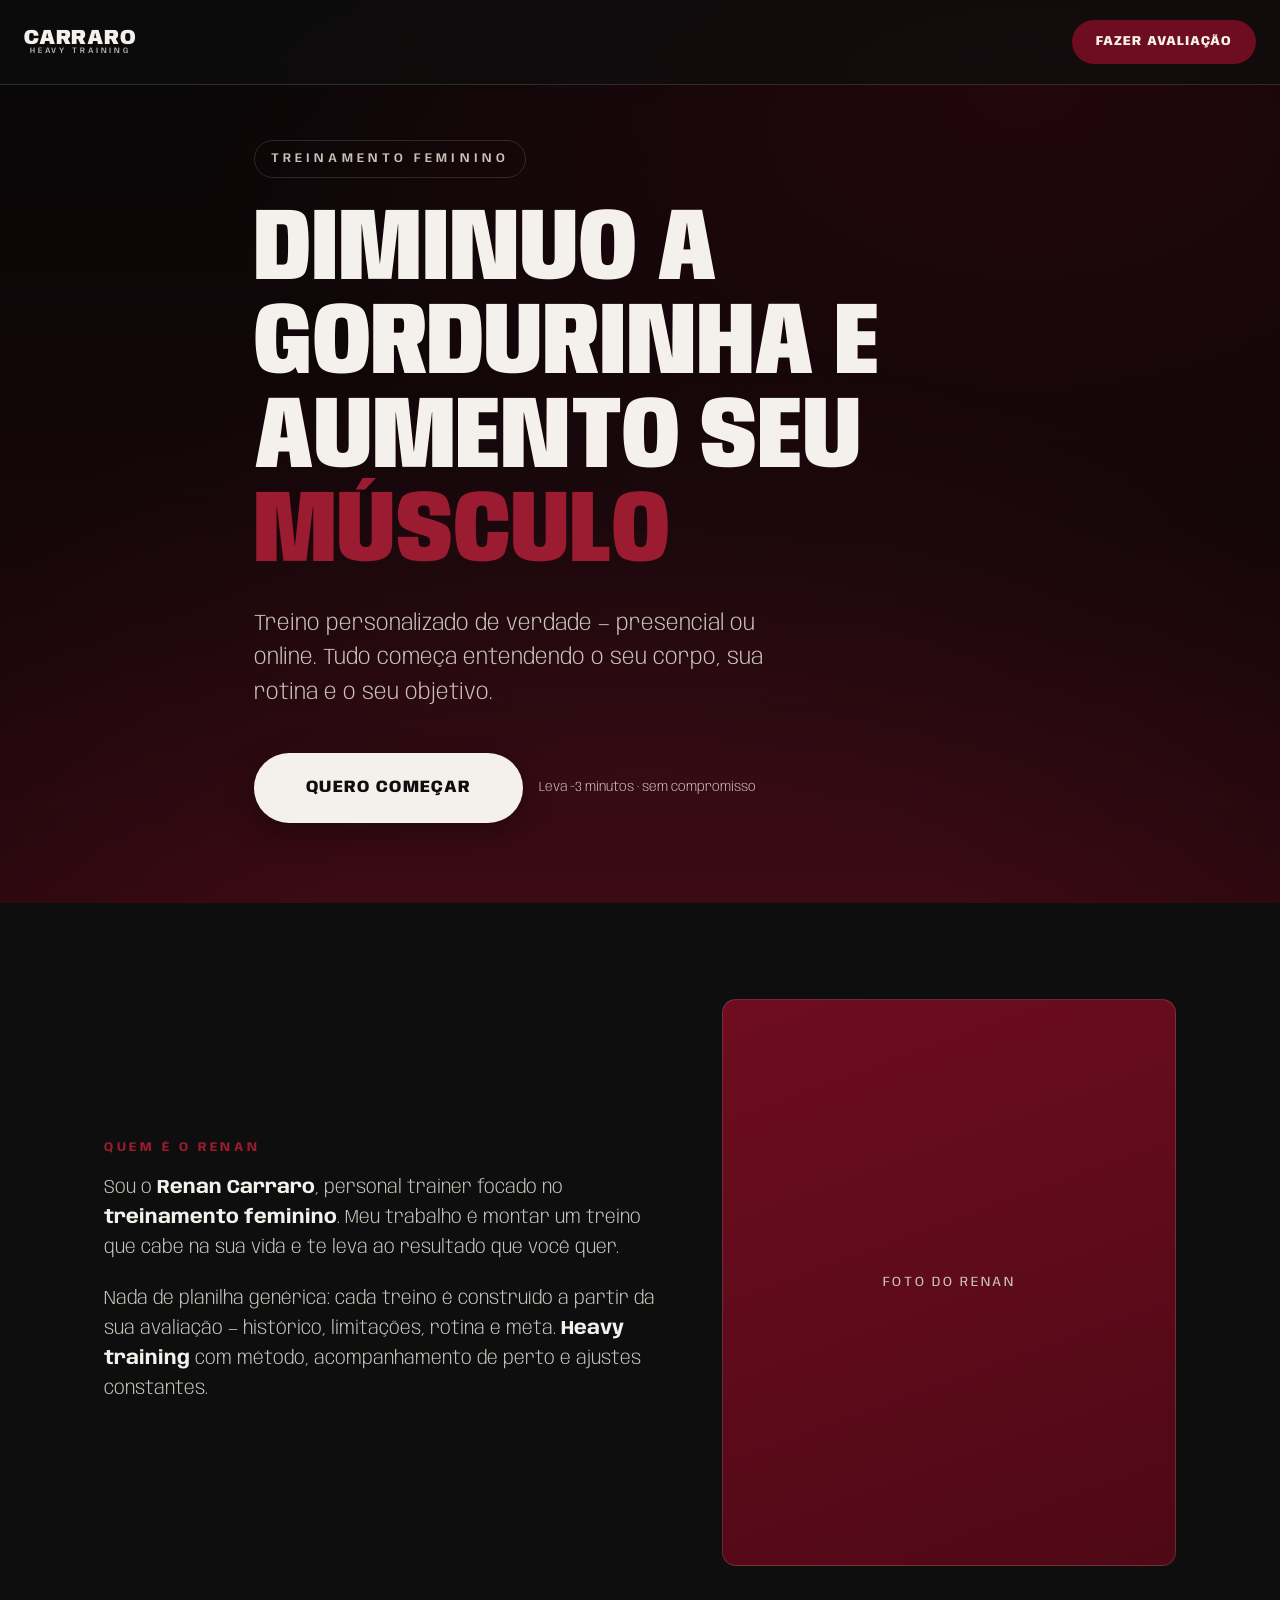
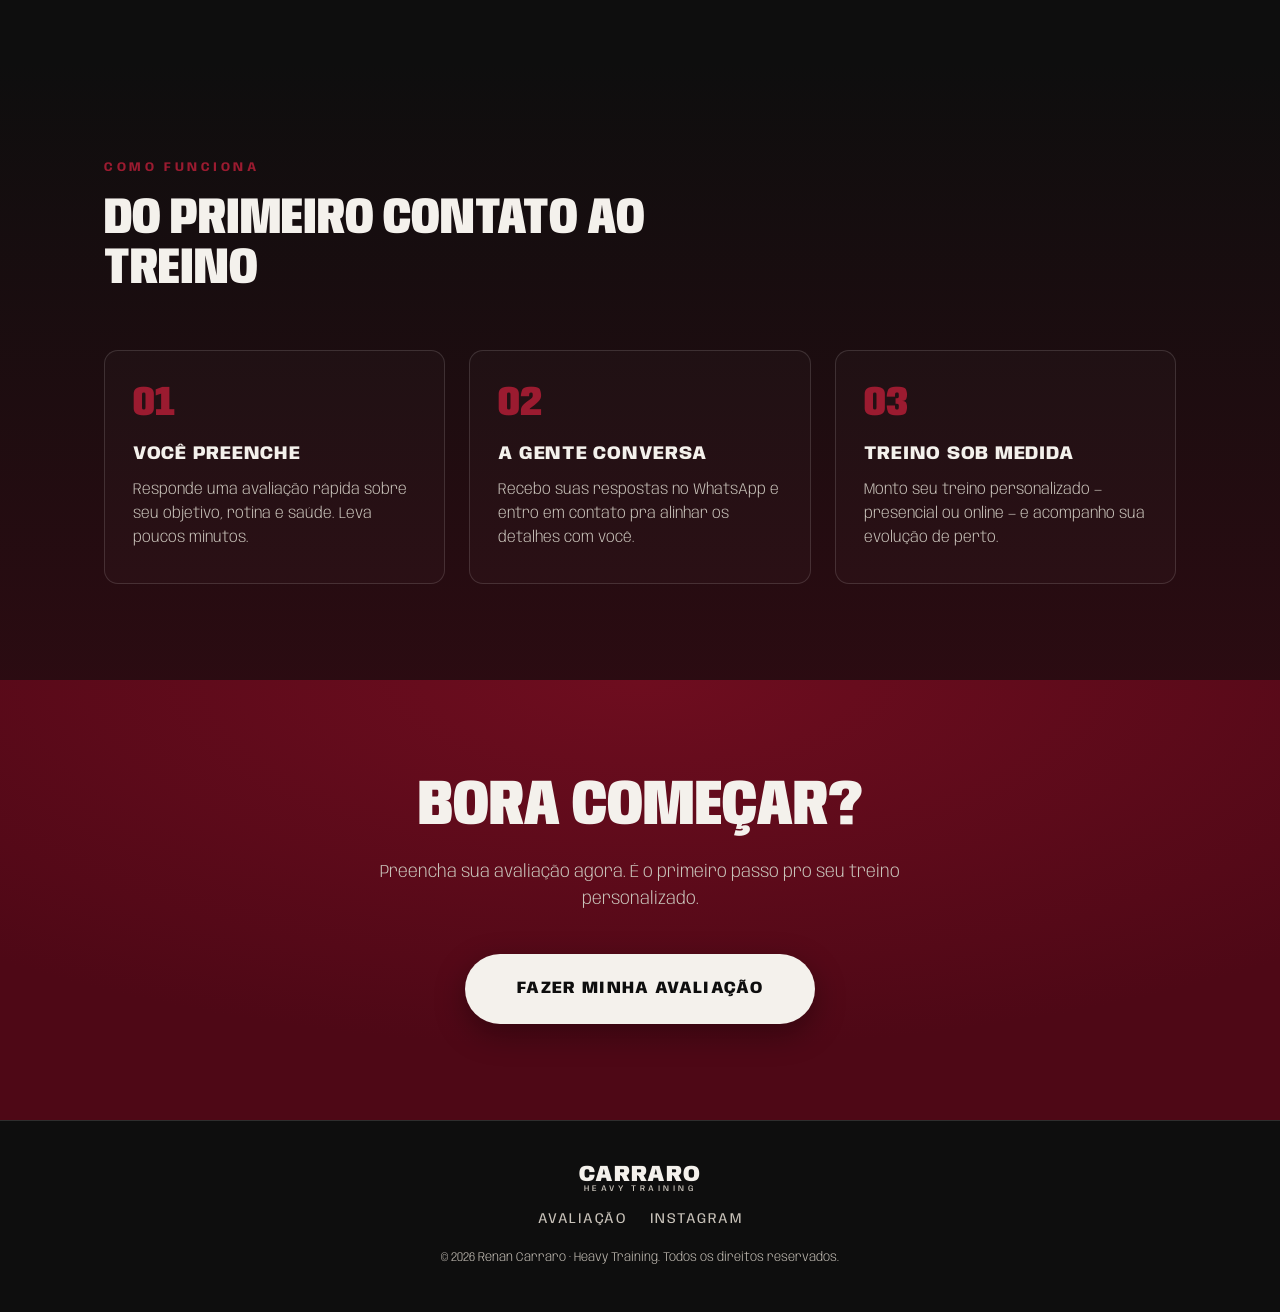
==== index.html @ 27042b42 "Organize file structure for Github pages" ====
<!DOCTYPE html>
<html lang="pt-BR">
<head>
  <meta charset="UTF-8" />
  <meta name="viewport" content="width=device-width, initial-scale=1.0" />
  <title>Carraro Heavy Training — Treinamento feminino com Renan Carraro</title>
  <meta name="description" content="Treinamento feminino personalizado com Renan Carraro. Presencial e online. Preencha sua avaliação e comece seu treino sob medida." />

  <!-- Open Graph -->
  <meta property="og:title" content="Carraro Heavy Training — Treinamento feminino" />
  <meta property="og:description" content="Diminuo a gordurinha e aumento seu músculo. Treino personalizado, presencial e online." />
  <meta property="og:type" content="website" />
  <meta property="og:locale" content="pt_BR" />

  <link rel="icon" type="image/png" href="assets/img/logo-carraro-black.png" />
  <link rel="preconnect" href="https://wa.me" />
  <link rel="stylesheet" href="assets/css/styles.css" />
</head>
<body>

  <!-- NAV -->
  <header class="nav">
    <a href="index.html" class="logo" aria-label="Carraro Heavy Training">
      <span class="logo__name">Carraro</span>
      <span class="logo__tag">Heavy Training</span>
    </a>
    <a href="avaliacao.html" class="btn btn--wine nav__cta">Fazer avaliação</a>
  </header>

  <!-- HERO -->
  <section class="hero">
    <div class="container hero__inner">
      <span class="hero__eyebrow">Treinamento feminino</span>
      <h1 class="hero__title">Diminuo a<br>gordurinha e<br>aumento seu <em>músculo</em></h1>
      <p class="hero__sub">
        Treino personalizado de verdade — presencial ou online. Tudo começa entendendo
        o seu corpo, sua rotina e o seu objetivo.
      </p>
      <div class="hero__cta-row">
        <a href="avaliacao.html" class="btn btn--primary btn--lg">Quero começar</a>
        <span class="hero__note">Leva ~3 minutos · sem compromisso</span>
      </div>
    </div>
  </section>

  <!-- ABOUT -->
  <section class="section about" id="sobre">
    <div class="container about__grid">
      <div class="reveal">
        <p class="head__kicker">Quem é o Renan</p>
        <p class="about__lead">
          Sou o <strong>Renan Carraro</strong>, personal trainer focado no
          <strong>treinamento feminino</strong>. Meu trabalho é montar um treino
          que cabe na sua vida e te leva ao resultado que você quer.
        </p>
        <p class="about__lead">
          Nada de planilha genérica: cada treino é construído a partir da sua
          avaliação — histórico, limitações, rotina e meta. <strong>Heavy training</strong>
          com método, acompanhamento de perto e ajustes constantes.
        </p>
      </div>
      <div class="about__photo reveal">
        <!-- Substituir pela foto JPEG do Renan: assets/img/renan.jpg -->
        <span class="about__photo-fallback">Foto do Renan</span>
      </div>
    </div>
  </section>

  <!-- HOW IT WORKS -->
  <section class="section steps">
    <div class="container">
      <div class="head reveal">
        <p class="head__kicker">Como funciona</p>
        <h2 class="head__title">Do primeiro contato ao treino</h2>
      </div>
      <div class="steps__grid">
        <div class="step reveal">
          <div class="step__num">01</div>
          <h3 class="step__title">Você preenche</h3>
          <p class="step__txt">Responde uma avaliação rápida sobre seu objetivo, rotina e saúde. Leva poucos minutos.</p>
        </div>
        <div class="step reveal">
          <div class="step__num">02</div>
          <h3 class="step__title">A gente conversa</h3>
          <p class="step__txt">Recebo suas respostas no WhatsApp e entro em contato pra alinhar os detalhes com você.</p>
        </div>
        <div class="step reveal">
          <div class="step__num">03</div>
          <h3 class="step__title">Treino sob medida</h3>
          <p class="step__txt">Monto seu treino personalizado — presencial ou online — e acompanho sua evolução de perto.</p>
        </div>
      </div>
    </div>
  </section>

  <!-- FINAL CTA -->
  <section class="section cta-final" id="comecar">
    <div class="container">
      <h2 class="cta-final__title reveal">Bora começar?</h2>
      <p class="cta-final__sub reveal">
        Preencha sua avaliação agora. É o primeiro passo pro seu treino personalizado.
      </p>
      <a href="avaliacao.html" class="btn btn--primary btn--lg reveal">Fazer minha avaliação</a>
    </div>
  </section>

  <!-- FOOTER -->
  <footer class="footer">
    <div class="container">
      <div class="logo">
        <span class="logo__name">Carraro</span>
        <span class="logo__tag">Heavy Training</span>
      </div>
      <div class="footer__links">
        <a href="avaliacao.html">Avaliação</a>
        <a href="https://www.instagram.com/renancarrarotreinador/" target="_blank" rel="noopener">Instagram</a>
      </div>
      <p class="footer__copy">© <span id="year"></span> Renan Carraro · Heavy Training. Todos os direitos reservados.</p>
    </div>
  </footer>

  <script src="assets/js/main.js"></script>
</body>
</html>
---- assets/css/styles.css ----
/* ============================================================
   CARRARO — Heavy Training
   Base styles, design tokens, landing page
   ============================================================ */

/* ---------- Fonts ---------- */
@font-face {
  font-family: "Anybody";
  src: url("../fonts/Anybody-Light.ttf") format("truetype");
  font-weight: 300; font-style: normal; font-display: swap;
}
@font-face {
  font-family: "Anybody";
  src: url("../fonts/Anybody-Regular.ttf") format("truetype");
  font-weight: 400; font-style: normal; font-display: swap;
}
@font-face {
  font-family: "Anybody";
  src: url("../fonts/Anybody-Medium.ttf") format("truetype");
  font-weight: 500; font-style: normal; font-display: swap;
}
@font-face {
  font-family: "Anybody";
  src: url("../fonts/Anybody-SemiBold.ttf") format("truetype");
  font-weight: 600; font-style: normal; font-display: swap;
}
@font-face {
  font-family: "Anybody";
  src: url("../fonts/Anybody-Bold.ttf") format("truetype");
  font-weight: 700; font-style: normal; font-display: swap;
}
@font-face {
  font-family: "Anybody";
  src: url("../fonts/Anybody-ExtraBold.ttf") format("truetype");
  font-weight: 800; font-style: normal; font-display: swap;
}
@font-face {
  font-family: "Anybody";
  src: url("../fonts/Anybody-Black.ttf") format("truetype");
  font-weight: 900; font-style: normal; font-display: swap;
}
@font-face {
  font-family: "Anybody Condensed";
  src: url("../fonts/AnybodyCondensed-Black.ttf") format("truetype");
  font-weight: 900; font-style: normal; font-display: swap;
}

/* ---------- Design tokens ---------- */
:root {
  --wine:        #6E0D1F;   /* primary brand bordô */
  --wine-deep:   #4E0816;   /* darker shade for gradients */
  --wine-bright: #9B1B30;   /* hover / accent */
  --ink:         #0E0E0E;   /* near-black */
  --cream:       #F4F1EC;   /* off-white */
  --cream-dim:   #C9C3BA;   /* muted text on dark */
  --line:        rgba(244,241,236,0.14);

  --font: "Anybody", system-ui, -apple-system, sans-serif;
  --font-display: "Anybody Condensed", "Anybody", sans-serif;

  --maxw: 1120px;
  --radius: 14px;
}

/* ---------- Reset ---------- */
*, *::before, *::after { box-sizing: border-box; margin: 0; padding: 0; }
html { scroll-behavior: smooth; -webkit-text-size-adjust: 100%; }
body {
  font-family: var(--font);
  background: var(--ink);
  color: var(--cream);
  line-height: 1.55;
  -webkit-font-smoothing: antialiased;
  text-rendering: optimizeLegibility;
}
img { max-width: 100%; display: block; }
a { color: inherit; text-decoration: none; }
button { font-family: inherit; cursor: pointer; border: none; background: none; }

/* ---------- Layout helpers ---------- */
.container { width: 100%; max-width: var(--maxw); margin: 0 auto; padding: 0 24px; }
.section { padding: 96px 0; }
@media (max-width: 640px) { .section { padding: 64px 0; } }

/* ---------- Logo (text-based wordmark) ---------- */
.logo { display: inline-flex; flex-direction: column; line-height: 0.9; }
.logo__name {
  font-weight: 900;
  letter-spacing: 0.04em;
  text-transform: uppercase;
}
.logo__tag {
  font-weight: 500;
  text-transform: uppercase;
  letter-spacing: 0.42em;
  color: var(--cream-dim);
  align-self: stretch;
  text-align: center;
}

/* ---------- Buttons ---------- */
.btn {
  display: inline-flex; align-items: center; justify-content: center; gap: 10px;
  font-weight: 800; text-transform: uppercase; letter-spacing: 0.08em;
  font-size: 0.95rem;
  padding: 18px 38px;
  border-radius: 999px;
  transition: transform .15s ease, background-color .2s ease, color .2s ease, box-shadow .2s ease;
}
.btn--primary {
  background: var(--cream); color: var(--ink);
  box-shadow: 0 10px 30px rgba(0,0,0,0.35);
}
.btn--primary:hover { transform: translateY(-2px); background: #fff; }
.btn--wine { background: var(--wine); color: var(--cream); }
.btn--wine:hover { transform: translateY(-2px); background: var(--wine-bright); }
.btn--lg { padding: 22px 52px; font-size: 1.05rem; }

/* ---------- Header / nav ---------- */
.nav {
  position: fixed; inset: 0 0 auto 0; z-index: 50;
  display: flex; align-items: center; justify-content: space-between;
  padding: 20px 24px;
  background: rgba(14,14,14,0.65);
  backdrop-filter: blur(10px);
  border-bottom: 1px solid var(--line);
}
.nav .logo__name { font-size: 1.3rem; }
.nav .logo__tag { font-size: 0.5rem; letter-spacing: 0.36em; }
.nav__cta { font-size: 0.82rem; padding: 12px 24px; }

/* ---------- Hero ---------- */
.hero {
  position: relative; min-height: 100svh;
  display: flex; align-items: center;
  padding: 140px 0 80px;
  background:
    radial-gradient(120% 90% at 80% 10%, rgba(110,13,31,0.55), transparent 55%),
    linear-gradient(180deg, var(--ink) 0%, var(--wine-deep) 140%);
  overflow: hidden;
}
.hero::after {
  /* subtle vignette */
  content: ""; position: absolute; inset: 0;
  background: radial-gradient(80% 80% at 50% 120%, transparent 40%, rgba(0,0,0,0.5));
  pointer-events: none;
}
.hero__inner { position: relative; z-index: 2; max-width: 820px; }
.hero__eyebrow {
  display: inline-block;
  font-weight: 600; text-transform: uppercase; letter-spacing: 0.32em;
  font-size: 0.8rem; color: var(--cream-dim);
  margin-bottom: 26px;
  padding: 8px 16px; border: 1px solid var(--line); border-radius: 999px;
}
.hero__title {
  font-family: var(--font-display);
  font-weight: 900; text-transform: uppercase;
  font-size: clamp(2.8rem, 9vw, 6.4rem);
  line-height: 0.92; letter-spacing: 0.01em;
  margin-bottom: 26px;
}
.hero__title em { color: var(--wine-bright); font-style: normal; }
.hero__sub {
  font-size: clamp(1.05rem, 2.4vw, 1.4rem);
  font-weight: 300; color: var(--cream-dim);
  max-width: 560px; margin-bottom: 42px;
}
.hero__cta-row { display: flex; flex-wrap: wrap; gap: 16px; align-items: center; }
.hero__note { font-size: 0.85rem; color: var(--cream-dim); font-weight: 300; }

/* ---------- Generic section heading ---------- */
.head { max-width: 640px; margin-bottom: 56px; }
.head__kicker {
  font-weight: 700; text-transform: uppercase; letter-spacing: 0.28em;
  font-size: 0.8rem; color: var(--wine-bright); margin-bottom: 16px;
}
.head__title {
  font-family: var(--font-display);
  font-weight: 900; text-transform: uppercase;
  font-size: clamp(2rem, 5vw, 3.2rem); line-height: 0.98;
}

/* ---------- About ---------- */
.about { background: var(--ink); }
.about__grid { display: grid; grid-template-columns: 1.1fr 0.9fr; gap: 64px; align-items: center; }
.about__lead { font-size: 1.2rem; font-weight: 300; color: var(--cream-dim); margin-bottom: 22px; }
.about__lead strong { color: var(--cream); font-weight: 700; }
.about__photo {
  aspect-ratio: 4/5; border-radius: var(--radius); overflow: hidden;
  background: linear-gradient(160deg, var(--wine), var(--wine-deep));
  display: flex; align-items: center; justify-content: center;
  border: 1px solid var(--line);
}
.about__photo img { width: 100%; height: 100%; object-fit: cover; }
.about__photo-fallback { color: var(--cream-dim); font-size: 0.85rem; letter-spacing: 0.2em; text-transform: uppercase; }
@media (max-width: 800px) {
  .about__grid { grid-template-columns: 1fr; gap: 36px; }
  .about__photo { max-width: 420px; }
}

/* ---------- Steps / how it works ---------- */
.steps { background: linear-gradient(180deg, var(--ink), var(--wine-deep) 220%); }
.steps__grid { display: grid; grid-template-columns: repeat(3, 1fr); gap: 24px; }
.step {
  border: 1px solid var(--line); border-radius: var(--radius);
  padding: 32px 28px; background: rgba(244,241,236,0.02);
}
.step__num {
  font-family: var(--font-display); font-weight: 900;
  font-size: 2.6rem; color: var(--wine-bright); line-height: 1; margin-bottom: 14px;
}
.step__title { font-weight: 800; text-transform: uppercase; letter-spacing: 0.04em; margin-bottom: 10px; }
.step__txt { color: var(--cream-dim); font-weight: 300; font-size: 0.98rem; }
@media (max-width: 720px) { .steps__grid { grid-template-columns: 1fr; } }

/* ---------- Final CTA ---------- */
.cta-final {
  text-align: center;
  background: radial-gradient(110% 120% at 50% 0%, var(--wine), var(--wine-deep) 70%);
}
.cta-final__title {
  font-family: var(--font-display); font-weight: 900; text-transform: uppercase;
  font-size: clamp(2.2rem, 6vw, 4rem); line-height: 0.96; margin-bottom: 22px;
}
.cta-final__sub { color: var(--cream-dim); font-weight: 300; max-width: 520px; margin: 0 auto 40px; font-size: 1.1rem; }

/* ---------- Footer ---------- */
.footer {
  background: var(--ink); border-top: 1px solid var(--line);
  padding: 44px 0; text-align: center;
}
.footer .logo { align-items: center; margin-bottom: 16px; }
.footer .logo__name { font-size: 1.4rem; }
.footer .logo__tag { font-size: 0.52rem; }
.footer__links { display: flex; gap: 24px; justify-content: center; margin-bottom: 18px; }
.footer__links a { color: var(--cream-dim); font-size: 0.9rem; text-transform: uppercase; letter-spacing: 0.1em; }
.footer__links a:hover { color: var(--cream); }
.footer__copy { color: var(--cream-dim); font-size: 0.8rem; font-weight: 300; }

/* ---------- Reveal on scroll ---------- */
.reveal { opacity: 0; transform: translateY(24px); transition: opacity .7s ease, transform .7s ease; }
.reveal.is-visible { opacity: 1; transform: none; }
@media (prefers-reduced-motion: reduce) {
  .reveal { opacity: 1; transform: none; transition: none; }
  html { scroll-behavior: auto; }
}
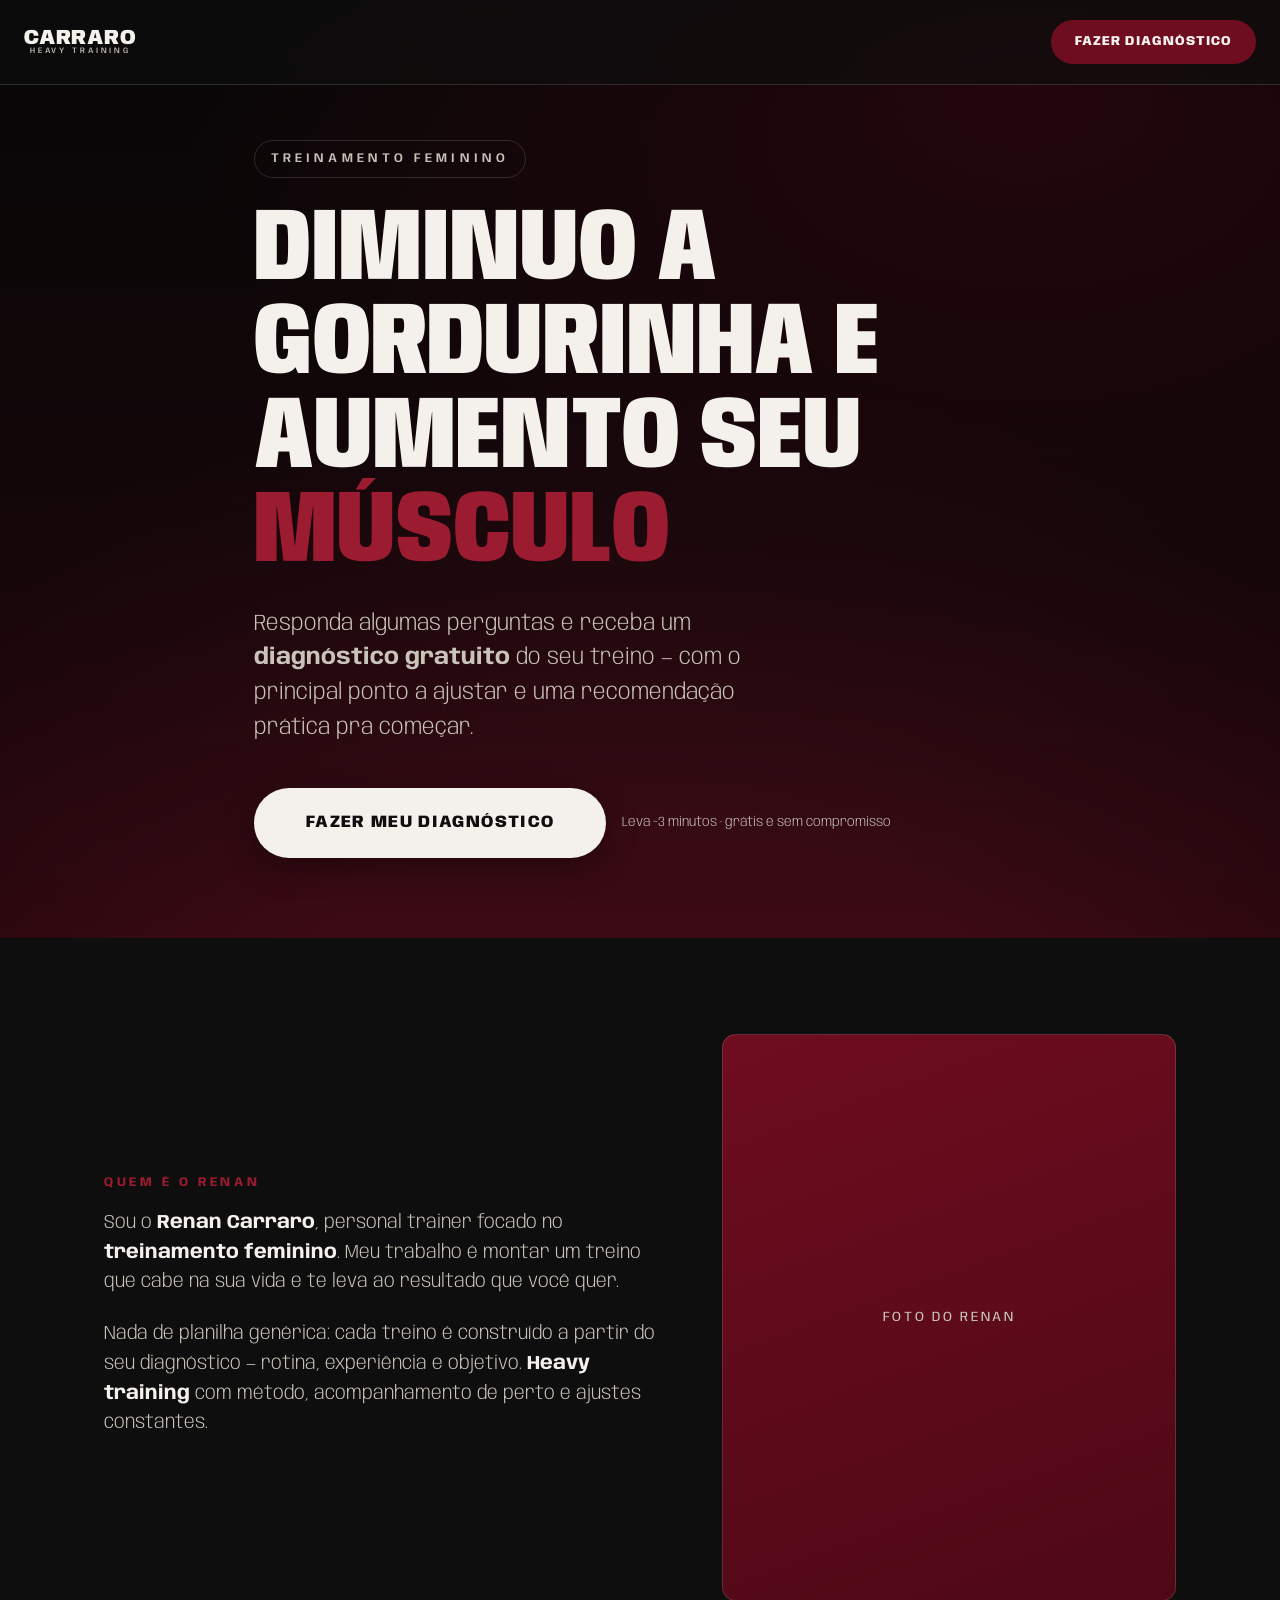
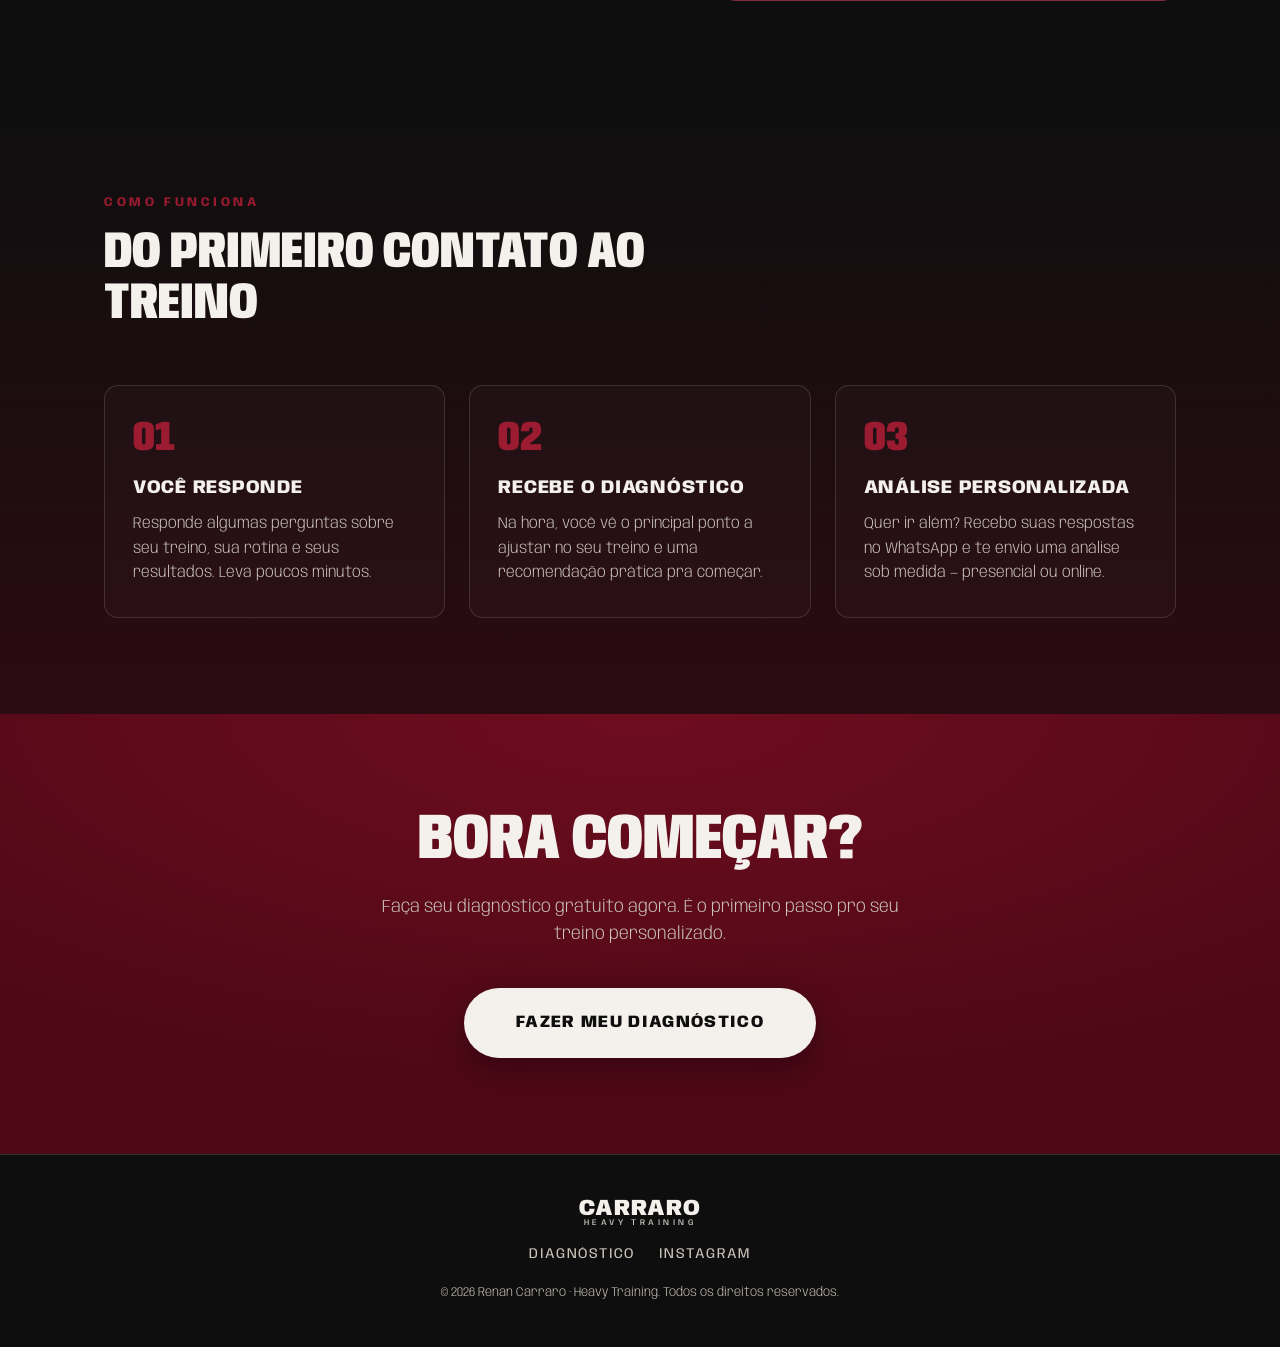
==== commit e00132da: "Formulário vira Diagnóstico Inteligente com pontuação e recomendação - avaliacao.html: contato + 11 " ====
--- a/index.html
+++ b/index.html
@@ -24,7 +24,7 @@
       <span class="logo__name">Carraro</span>
       <span class="logo__tag">Heavy Training</span>
     </a>
-    <a href="avaliacao.html" class="btn btn--wine nav__cta">Fazer avaliação</a>
+    <a href="avaliacao.html" class="btn btn--wine nav__cta">Fazer diagnóstico</a>
   </header>
 
   <!-- HERO -->
@@ -33,12 +33,12 @@
       <span class="hero__eyebrow">Treinamento feminino</span>
       <h1 class="hero__title">Diminuo a<br>gordurinha e<br>aumento seu <em>músculo</em></h1>
       <p class="hero__sub">
-        Treino personalizado de verdade — presencial ou online. Tudo começa entendendo
-        o seu corpo, sua rotina e o seu objetivo.
+        Responda algumas perguntas e receba um <strong>diagnóstico gratuito</strong> do seu
+        treino — com o principal ponto a ajustar e uma recomendação prática pra começar.
       </p>
       <div class="hero__cta-row">
-        <a href="avaliacao.html" class="btn btn--primary btn--lg">Quero começar</a>
-        <span class="hero__note">Leva ~3 minutos · sem compromisso</span>
+        <a href="avaliacao.html" class="btn btn--primary btn--lg">Fazer meu diagnóstico</a>
+        <span class="hero__note">Leva ~3 minutos · grátis e sem compromisso</span>
       </div>
     </div>
   </section>
@@ -54,8 +54,8 @@
           que cabe na sua vida e te leva ao resultado que você quer.
         </p>
         <p class="about__lead">
-          Nada de planilha genérica: cada treino é construído a partir da sua
-          avaliação — histórico, limitações, rotina e meta. <strong>Heavy training</strong>
+          Nada de planilha genérica: cada treino é construído a partir do seu
+          diagnóstico — rotina, experiência e objetivo. <strong>Heavy training</strong>
           com método, acompanhamento de perto e ajustes constantes.
         </p>
       </div>
@@ -76,18 +76,18 @@
       <div class="steps__grid">
         <div class="step reveal">
           <div class="step__num">01</div>
-          <h3 class="step__title">Você preenche</h3>
-          <p class="step__txt">Responde uma avaliação rápida sobre seu objetivo, rotina e saúde. Leva poucos minutos.</p>
+          <h3 class="step__title">Você responde</h3>
+          <p class="step__txt">Responde algumas perguntas sobre seu treino, sua rotina e seus resultados. Leva poucos minutos.</p>
         </div>
         <div class="step reveal">
           <div class="step__num">02</div>
-          <h3 class="step__title">A gente conversa</h3>
-          <p class="step__txt">Recebo suas respostas no WhatsApp e entro em contato pra alinhar os detalhes com você.</p>
+          <h3 class="step__title">Recebe o diagnóstico</h3>
+          <p class="step__txt">Na hora, você vê o principal ponto a ajustar no seu treino e uma recomendação prática pra começar.</p>
         </div>
         <div class="step reveal">
           <div class="step__num">03</div>
-          <h3 class="step__title">Treino sob medida</h3>
-          <p class="step__txt">Monto seu treino personalizado — presencial ou online — e acompanho sua evolução de perto.</p>
+          <h3 class="step__title">Análise personalizada</h3>
+          <p class="step__txt">Quer ir além? Recebo suas respostas no WhatsApp e te envio uma análise sob medida — presencial ou online.</p>
         </div>
       </div>
     </div>
@@ -98,9 +98,9 @@
     <div class="container">
       <h2 class="cta-final__title reveal">Bora começar?</h2>
       <p class="cta-final__sub reveal">
-        Preencha sua avaliação agora. É o primeiro passo pro seu treino personalizado.
+        Faça seu diagnóstico gratuito agora. É o primeiro passo pro seu treino personalizado.
       </p>
-      <a href="avaliacao.html" class="btn btn--primary btn--lg reveal">Fazer minha avaliação</a>
+      <a href="avaliacao.html" class="btn btn--primary btn--lg reveal">Fazer meu diagnóstico</a>
     </div>
   </section>
 
@@ -112,7 +112,7 @@
         <span class="logo__tag">Heavy Training</span>
       </div>
       <div class="footer__links">
-        <a href="avaliacao.html">Avaliação</a>
+        <a href="avaliacao.html">Diagnóstico</a>
         <a href="https://www.instagram.com/renancarrarotreinador/" target="_blank" rel="noopener">Instagram</a>
       </div>
       <p class="footer__copy">© <span id="year"></span> Renan Carraro · Heavy Training. Todos os direitos reservados.</p>
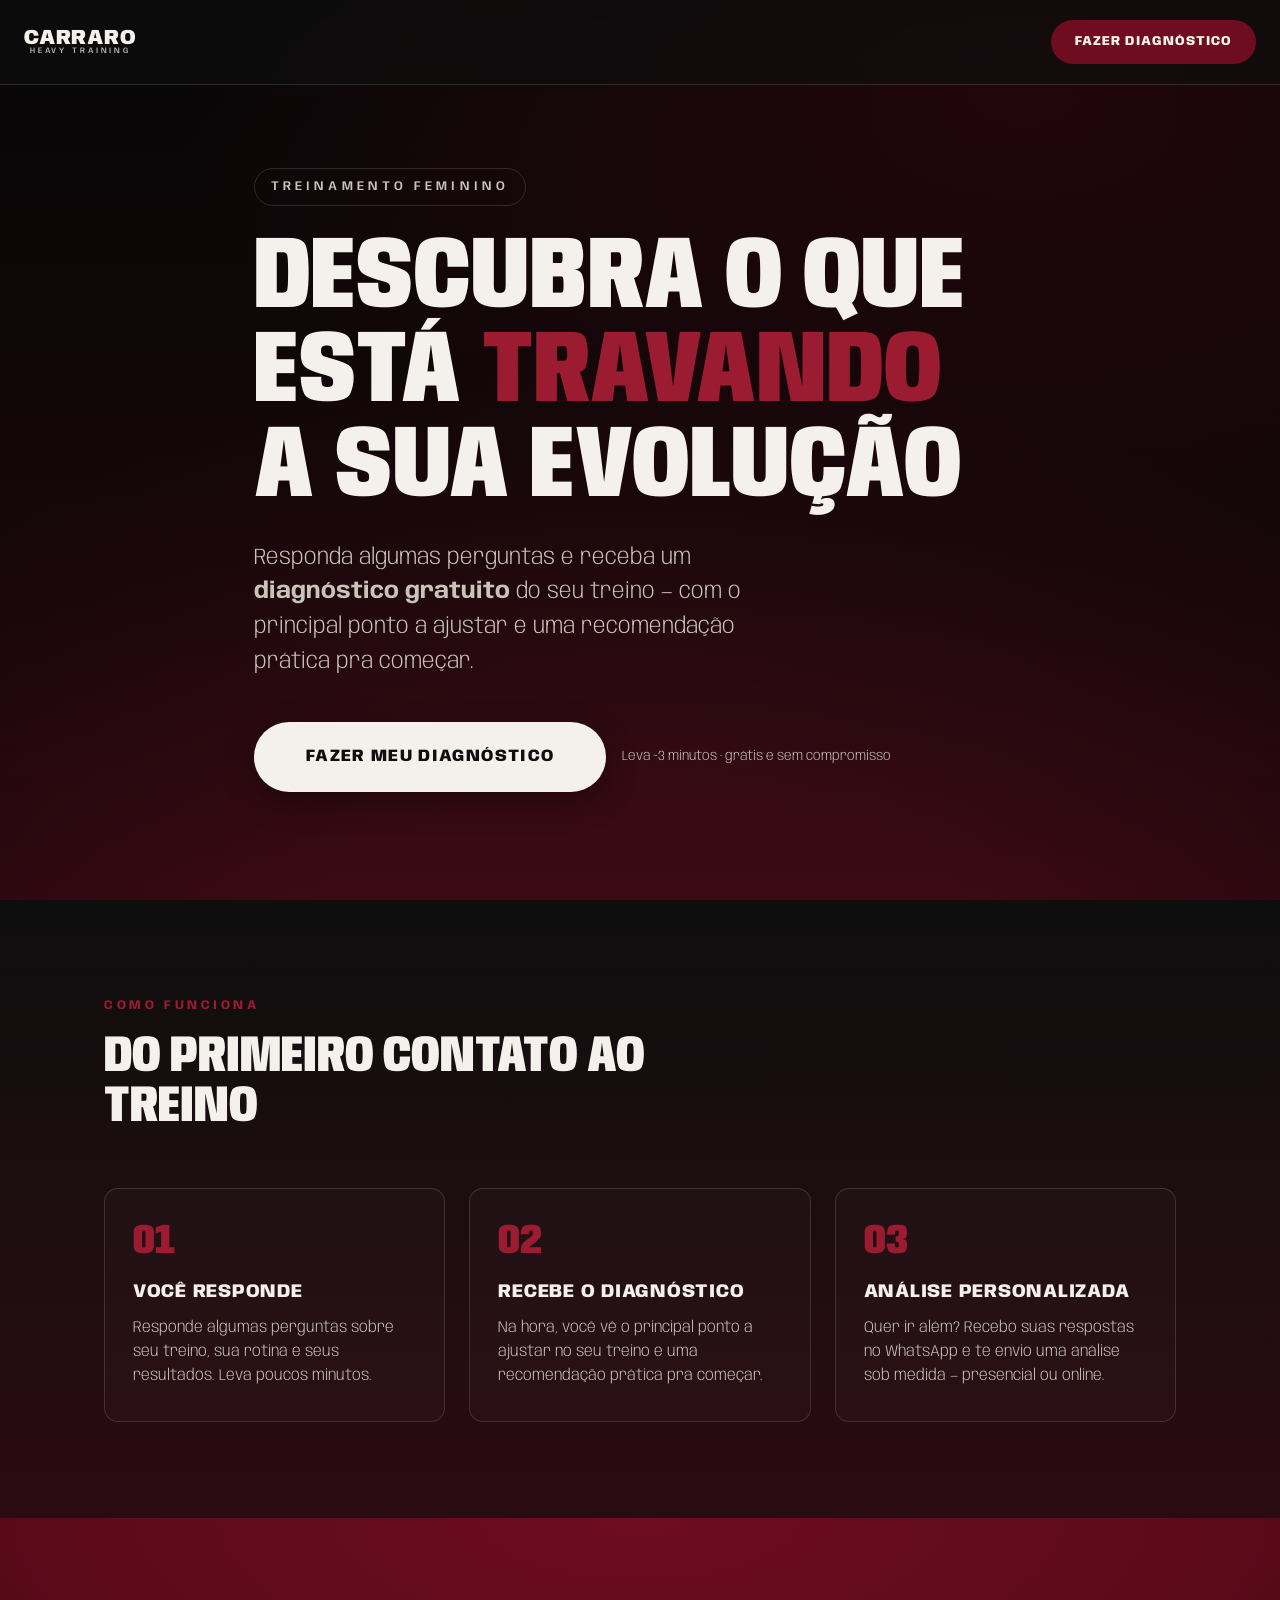
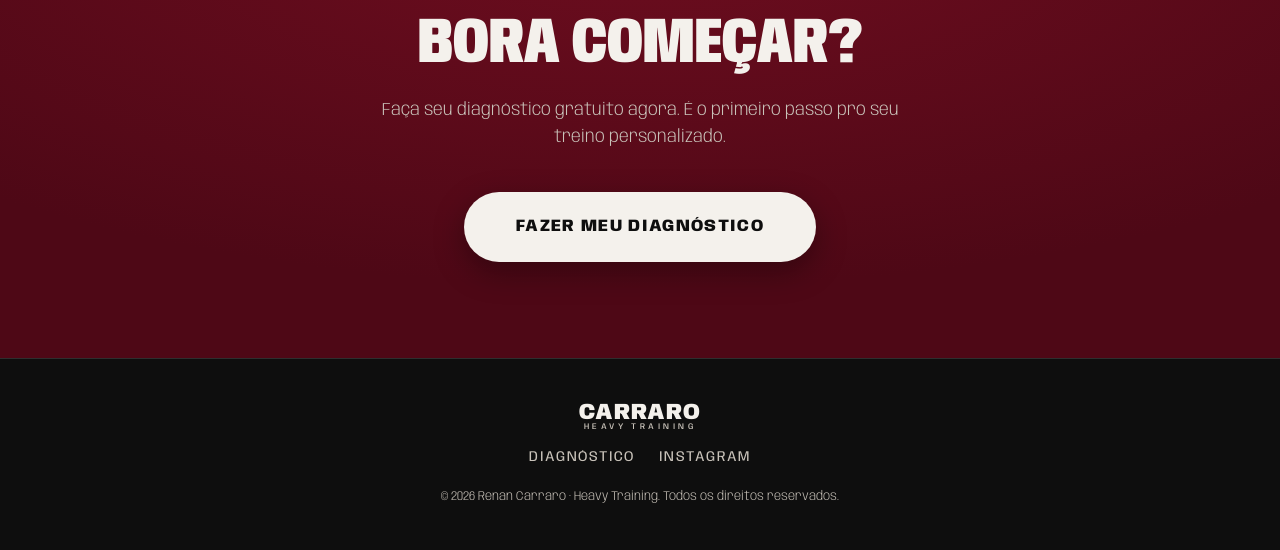
==== commit c6ff7bc6: "Diagnóstico: foto da aluna, CTA de equipe, Instagram, logs e landing focada - Objetivo 'Ganhar massa" ====
--- a/index.html
+++ b/index.html
@@ -31,7 +31,7 @@
   <section class="hero">
     <div class="container hero__inner">
       <span class="hero__eyebrow">Treinamento feminino</span>
-      <h1 class="hero__title">Diminuo a<br>gordurinha e<br>aumento seu <em>músculo</em></h1>
+      <h1 class="hero__title">Descubra o que<br>está <em>travando</em><br>a sua evolução</h1>
       <p class="hero__sub">
         Responda algumas perguntas e receba um <strong>diagnóstico gratuito</strong> do seu
         treino — com o principal ponto a ajustar e uma recomendação prática pra começar.
@@ -39,29 +39,6 @@
       <div class="hero__cta-row">
         <a href="avaliacao.html" class="btn btn--primary btn--lg">Fazer meu diagnóstico</a>
         <span class="hero__note">Leva ~3 minutos · grátis e sem compromisso</span>
-      </div>
-    </div>
-  </section>
-
-  <!-- ABOUT -->
-  <section class="section about" id="sobre">
-    <div class="container about__grid">
-      <div class="reveal">
-        <p class="head__kicker">Quem é o Renan</p>
-        <p class="about__lead">
-          Sou o <strong>Renan Carraro</strong>, personal trainer focado no
-          <strong>treinamento feminino</strong>. Meu trabalho é montar um treino
-          que cabe na sua vida e te leva ao resultado que você quer.
-        </p>
-        <p class="about__lead">
-          Nada de planilha genérica: cada treino é construído a partir do seu
-          diagnóstico — rotina, experiência e objetivo. <strong>Heavy training</strong>
-          com método, acompanhamento de perto e ajustes constantes.
-        </p>
-      </div>
-      <div class="about__photo reveal">
-        <!-- Substituir pela foto JPEG do Renan: assets/img/renan.jpg -->
-        <span class="about__photo-fallback">Foto do Renan</span>
       </div>
     </div>
   </section>
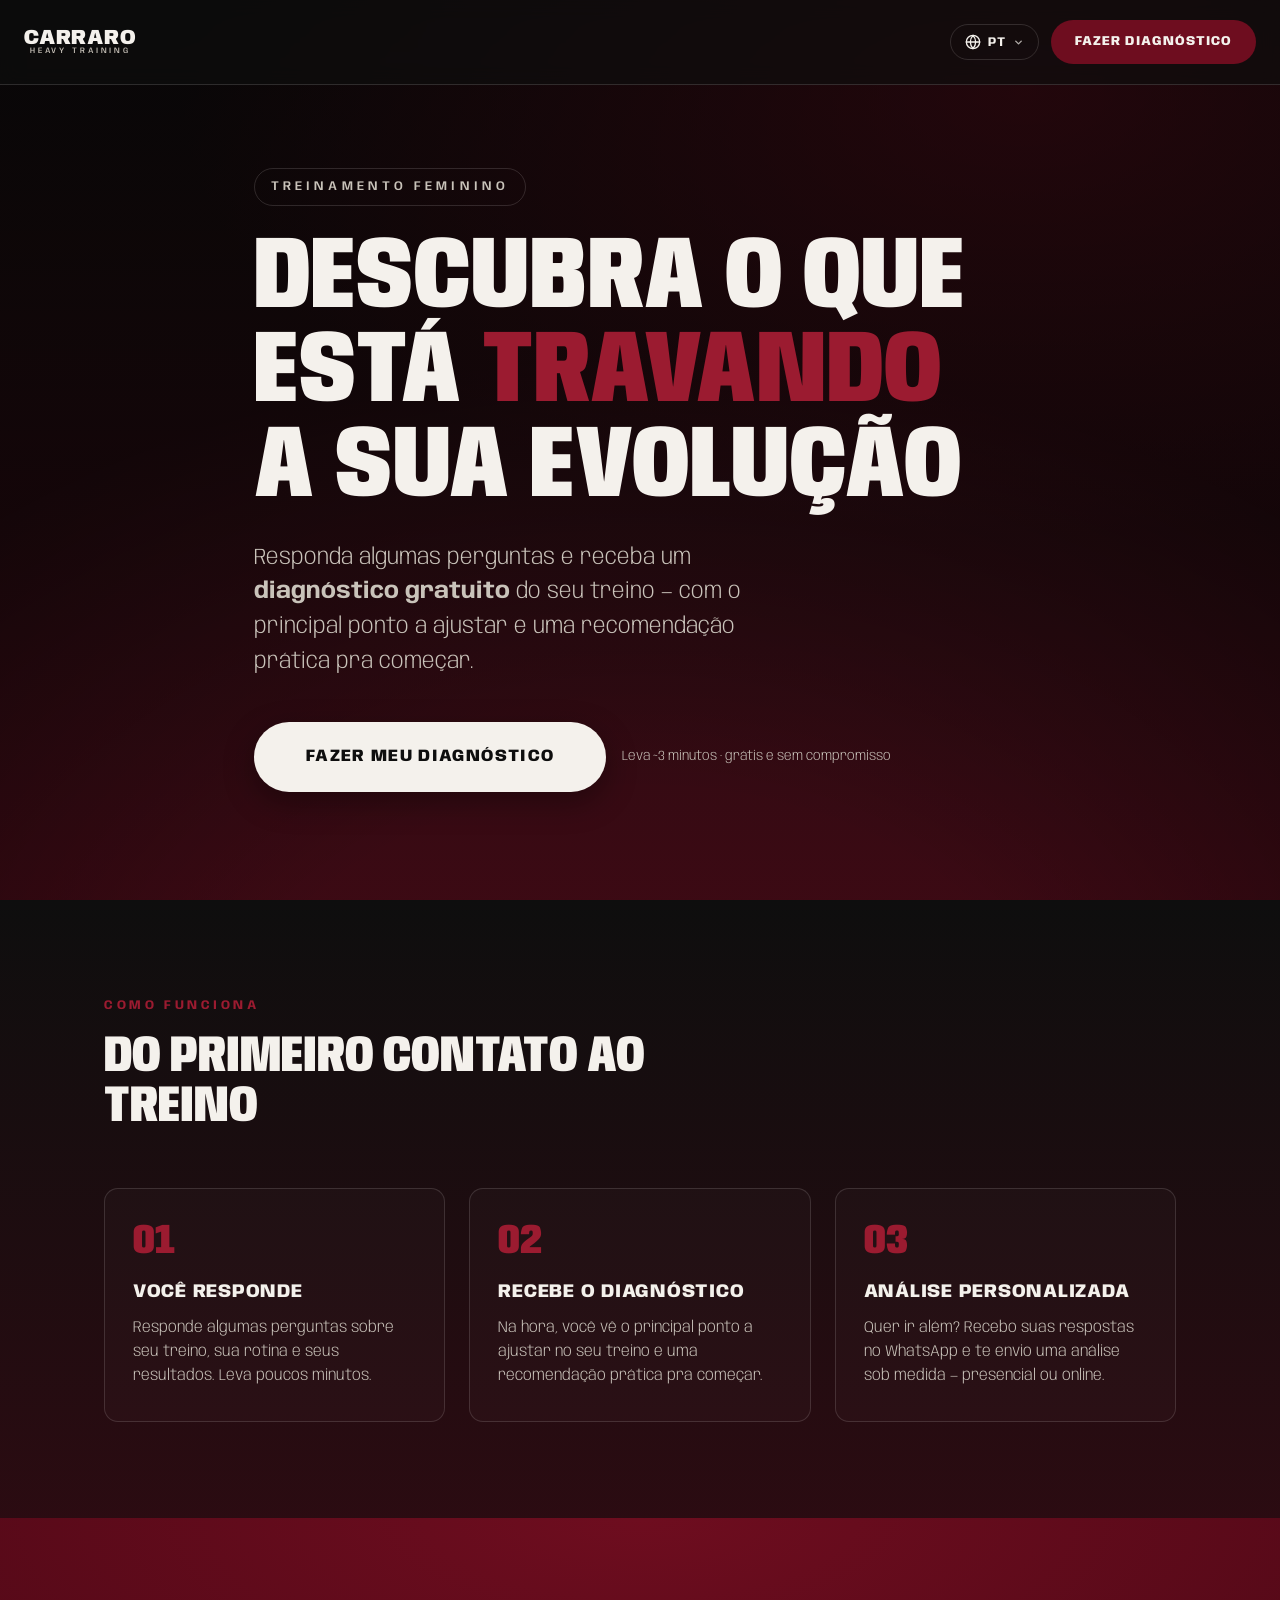
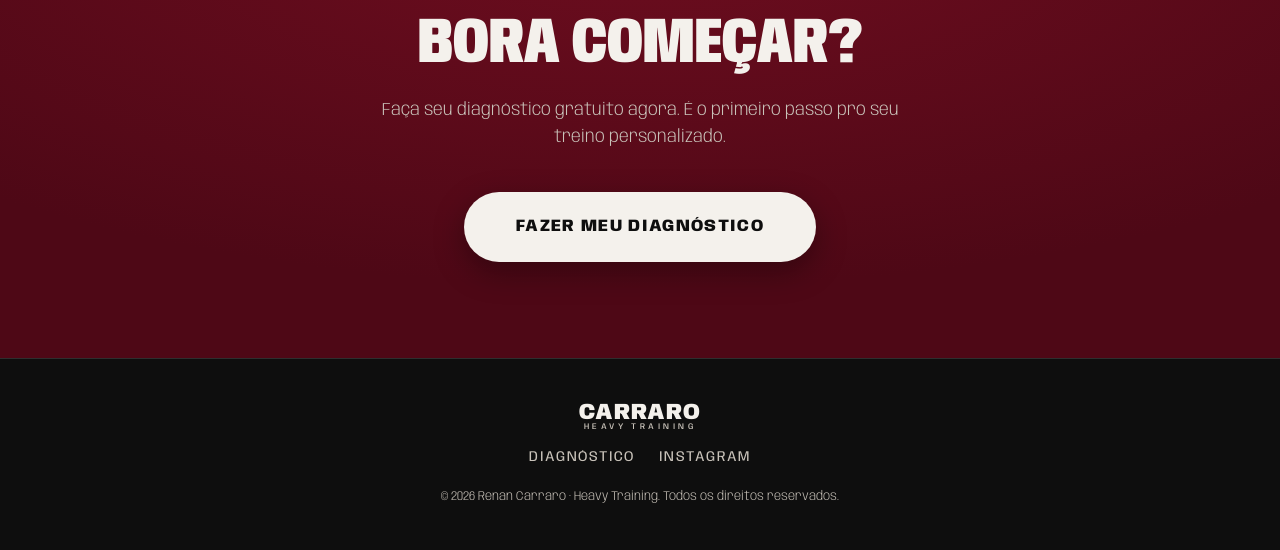
==== commit 91c1d05f: "Toggle de idioma PT/EN dinâmico (sem reload) com dropdown de globo - Novo assets/js/i18n.js: dicioná" ====
--- a/index.html
+++ b/index.html
@@ -16,7 +16,7 @@
   <link rel="preconnect" href="https://wa.me" />
   <link rel="stylesheet" href="assets/css/styles.css" />
 </head>
-<body>
+<body data-page="index">
 
   <!-- NAV -->
   <header class="nav">
@@ -24,21 +24,34 @@
       <span class="logo__name">Carraro</span>
       <span class="logo__tag">Heavy Training</span>
     </a>
-    <a href="avaliacao.html" class="btn btn--wine nav__cta">Fazer diagnóstico</a>
+    <div class="nav__right">
+      <div class="lang-switch">
+        <button type="button" class="lang-switch__btn" aria-haspopup="listbox" aria-expanded="false" aria-label="Idioma / Language">
+          <svg viewBox="0 0 24 24" fill="none" stroke="currentColor" stroke-width="2" stroke-linecap="round" stroke-linejoin="round" aria-hidden="true"><circle cx="12" cy="12" r="10"/><path d="M2 12h20"/><path d="M12 2a15.3 15.3 0 0 1 4 10 15.3 15.3 0 0 1-4 10 15.3 15.3 0 0 1-4-10 15.3 15.3 0 0 1 4-10z"/></svg>
+          <span class="lang-switch__code">PT</span>
+          <svg class="lang-switch__chevron" viewBox="0 0 24 24" fill="none" stroke="currentColor" stroke-width="3" stroke-linecap="round" stroke-linejoin="round" aria-hidden="true"><path d="m6 9 6 6 6-6"/></svg>
+        </button>
+        <ul class="lang-switch__menu" role="listbox">
+          <li><button type="button" data-lang="pt" role="option">PT — Português</button></li>
+          <li><button type="button" data-lang="en" role="option">EN — English</button></li>
+        </ul>
+      </div>
+      <a href="avaliacao.html" class="btn btn--wine nav__cta" data-i18n="nav_cta">Fazer diagnóstico</a>
+    </div>
   </header>
 
   <!-- HERO -->
   <section class="hero">
     <div class="container hero__inner">
-      <span class="hero__eyebrow">Treinamento feminino</span>
-      <h1 class="hero__title">Descubra o que<br>está <em>travando</em><br>a sua evolução</h1>
-      <p class="hero__sub">
+      <span class="hero__eyebrow" data-i18n="hero_eyebrow">Treinamento feminino</span>
+      <h1 class="hero__title" data-i18n="hero_title">Descubra o que<br>está <em>travando</em><br>a sua evolução</h1>
+      <p class="hero__sub" data-i18n="hero_sub">
         Responda algumas perguntas e receba um <strong>diagnóstico gratuito</strong> do seu
         treino — com o principal ponto a ajustar e uma recomendação prática pra começar.
       </p>
       <div class="hero__cta-row">
-        <a href="avaliacao.html" class="btn btn--primary btn--lg">Fazer meu diagnóstico</a>
-        <span class="hero__note">Leva ~3 minutos · grátis e sem compromisso</span>
+        <a href="avaliacao.html" class="btn btn--primary btn--lg" data-i18n="hero_cta">Fazer meu diagnóstico</a>
+        <span class="hero__note" data-i18n="hero_note">Leva ~3 minutos · grátis e sem compromisso</span>
       </div>
     </div>
   </section>
@@ -47,24 +60,24 @@
   <section class="section steps">
     <div class="container">
       <div class="head reveal">
-        <p class="head__kicker">Como funciona</p>
-        <h2 class="head__title">Do primeiro contato ao treino</h2>
+        <p class="head__kicker" data-i18n="steps_kicker">Como funciona</p>
+        <h2 class="head__title" data-i18n="steps_title">Do primeiro contato ao treino</h2>
       </div>
       <div class="steps__grid">
         <div class="step reveal">
           <div class="step__num">01</div>
-          <h3 class="step__title">Você responde</h3>
-          <p class="step__txt">Responde algumas perguntas sobre seu treino, sua rotina e seus resultados. Leva poucos minutos.</p>
+          <h3 class="step__title" data-i18n="step1_title">Você responde</h3>
+          <p class="step__txt" data-i18n="step1_txt">Responde algumas perguntas sobre seu treino, sua rotina e seus resultados. Leva poucos minutos.</p>
         </div>
         <div class="step reveal">
           <div class="step__num">02</div>
-          <h3 class="step__title">Recebe o diagnóstico</h3>
-          <p class="step__txt">Na hora, você vê o principal ponto a ajustar no seu treino e uma recomendação prática pra começar.</p>
+          <h3 class="step__title" data-i18n="step2_title">Recebe o diagnóstico</h3>
+          <p class="step__txt" data-i18n="step2_txt">Na hora, você vê o principal ponto a ajustar no seu treino e uma recomendação prática pra começar.</p>
         </div>
         <div class="step reveal">
           <div class="step__num">03</div>
-          <h3 class="step__title">Análise personalizada</h3>
-          <p class="step__txt">Quer ir além? Recebo suas respostas no WhatsApp e te envio uma análise sob medida — presencial ou online.</p>
+          <h3 class="step__title" data-i18n="step3_title">Análise personalizada</h3>
+          <p class="step__txt" data-i18n="step3_txt">Quer ir além? Recebo suas respostas no WhatsApp e te envio uma análise sob medida — presencial ou online.</p>
         </div>
       </div>
     </div>
@@ -73,11 +86,11 @@
   <!-- FINAL CTA -->
   <section class="section cta-final" id="comecar">
     <div class="container">
-      <h2 class="cta-final__title reveal">Bora começar?</h2>
-      <p class="cta-final__sub reveal">
+      <h2 class="cta-final__title reveal" data-i18n="ctaf_title">Bora começar?</h2>
+      <p class="cta-final__sub reveal" data-i18n="ctaf_sub">
         Faça seu diagnóstico gratuito agora. É o primeiro passo pro seu treino personalizado.
       </p>
-      <a href="avaliacao.html" class="btn btn--primary btn--lg reveal">Fazer meu diagnóstico</a>
+      <a href="avaliacao.html" class="btn btn--primary btn--lg reveal" data-i18n="hero_cta">Fazer meu diagnóstico</a>
     </div>
   </section>
 
@@ -89,13 +102,14 @@
         <span class="logo__tag">Heavy Training</span>
       </div>
       <div class="footer__links">
-        <a href="avaliacao.html">Diagnóstico</a>
+        <a href="avaliacao.html" data-i18n="footer_diag">Diagnóstico</a>
         <a href="https://www.instagram.com/renancarrarotreinador/" target="_blank" rel="noopener">Instagram</a>
       </div>
-      <p class="footer__copy">© <span id="year"></span> Renan Carraro · Heavy Training. Todos os direitos reservados.</p>
+      <p class="footer__copy">© <span id="year"></span> Renan Carraro · Heavy Training. <span data-i18n="footer_rights">Todos os direitos reservados.</span></p>
     </div>
   </footer>
 
+  <script src="assets/js/i18n.js"></script>
   <script src="assets/js/main.js"></script>
 </body>
 </html>
--- a/assets/css/styles.css
+++ b/assets/css/styles.css
@@ -128,6 +128,38 @@
 .nav .logo__name { font-size: 1.3rem; }
 .nav .logo__tag { font-size: 0.5rem; letter-spacing: 0.36em; }
 .nav__cta { font-size: 0.82rem; padding: 12px 24px; }
+.nav__right { display: flex; align-items: center; gap: 12px; }
+
+/* ---------- Language switch (globe dropdown) ---------- */
+.lang-switch { position: relative; }
+.lang-switch__btn {
+  display: inline-flex; align-items: center; gap: 7px;
+  padding: 9px 14px; border-radius: 999px;
+  border: 1px solid var(--line); color: var(--cream);
+  font-weight: 700; font-size: 0.8rem; letter-spacing: 0.08em;
+  transition: border-color .15s ease, background-color .15s ease;
+}
+.lang-switch__btn:hover { border-color: var(--cream-dim); background: rgba(244,241,236,0.05); }
+.lang-switch__btn svg { width: 16px; height: 16px; }
+.lang-switch__chevron { width: 11px !important; height: 11px !important; opacity: 0.7; transition: transform .15s ease; }
+.lang-switch.is-open .lang-switch__chevron { transform: rotate(180deg); }
+.lang-switch__menu {
+  position: absolute; right: 0; top: calc(100% + 8px); z-index: 60;
+  min-width: 168px; padding: 6px; margin: 0; list-style: none;
+  background: rgba(14,14,14,0.97); border: 1px solid var(--line);
+  border-radius: 12px; box-shadow: 0 14px 34px rgba(0,0,0,0.5);
+  display: none;
+}
+.lang-switch.is-open .lang-switch__menu { display: block; }
+.lang-switch__menu button {
+  display: flex; width: 100%; align-items: center; gap: 8px;
+  padding: 10px 12px; border-radius: 8px;
+  color: var(--cream-dim); font-size: 0.85rem; font-weight: 500;
+  text-align: left; transition: background-color .12s ease, color .12s ease;
+}
+.lang-switch__menu button:hover { background: rgba(244,241,236,0.07); color: var(--cream); }
+.lang-switch__menu button.is-active { color: var(--cream); font-weight: 700; }
+.lang-switch__menu button.is-active::after { content: "✓"; margin-left: auto; color: var(--wine-bright); }
 
 /* ---------- Hero ---------- */
 .hero {
